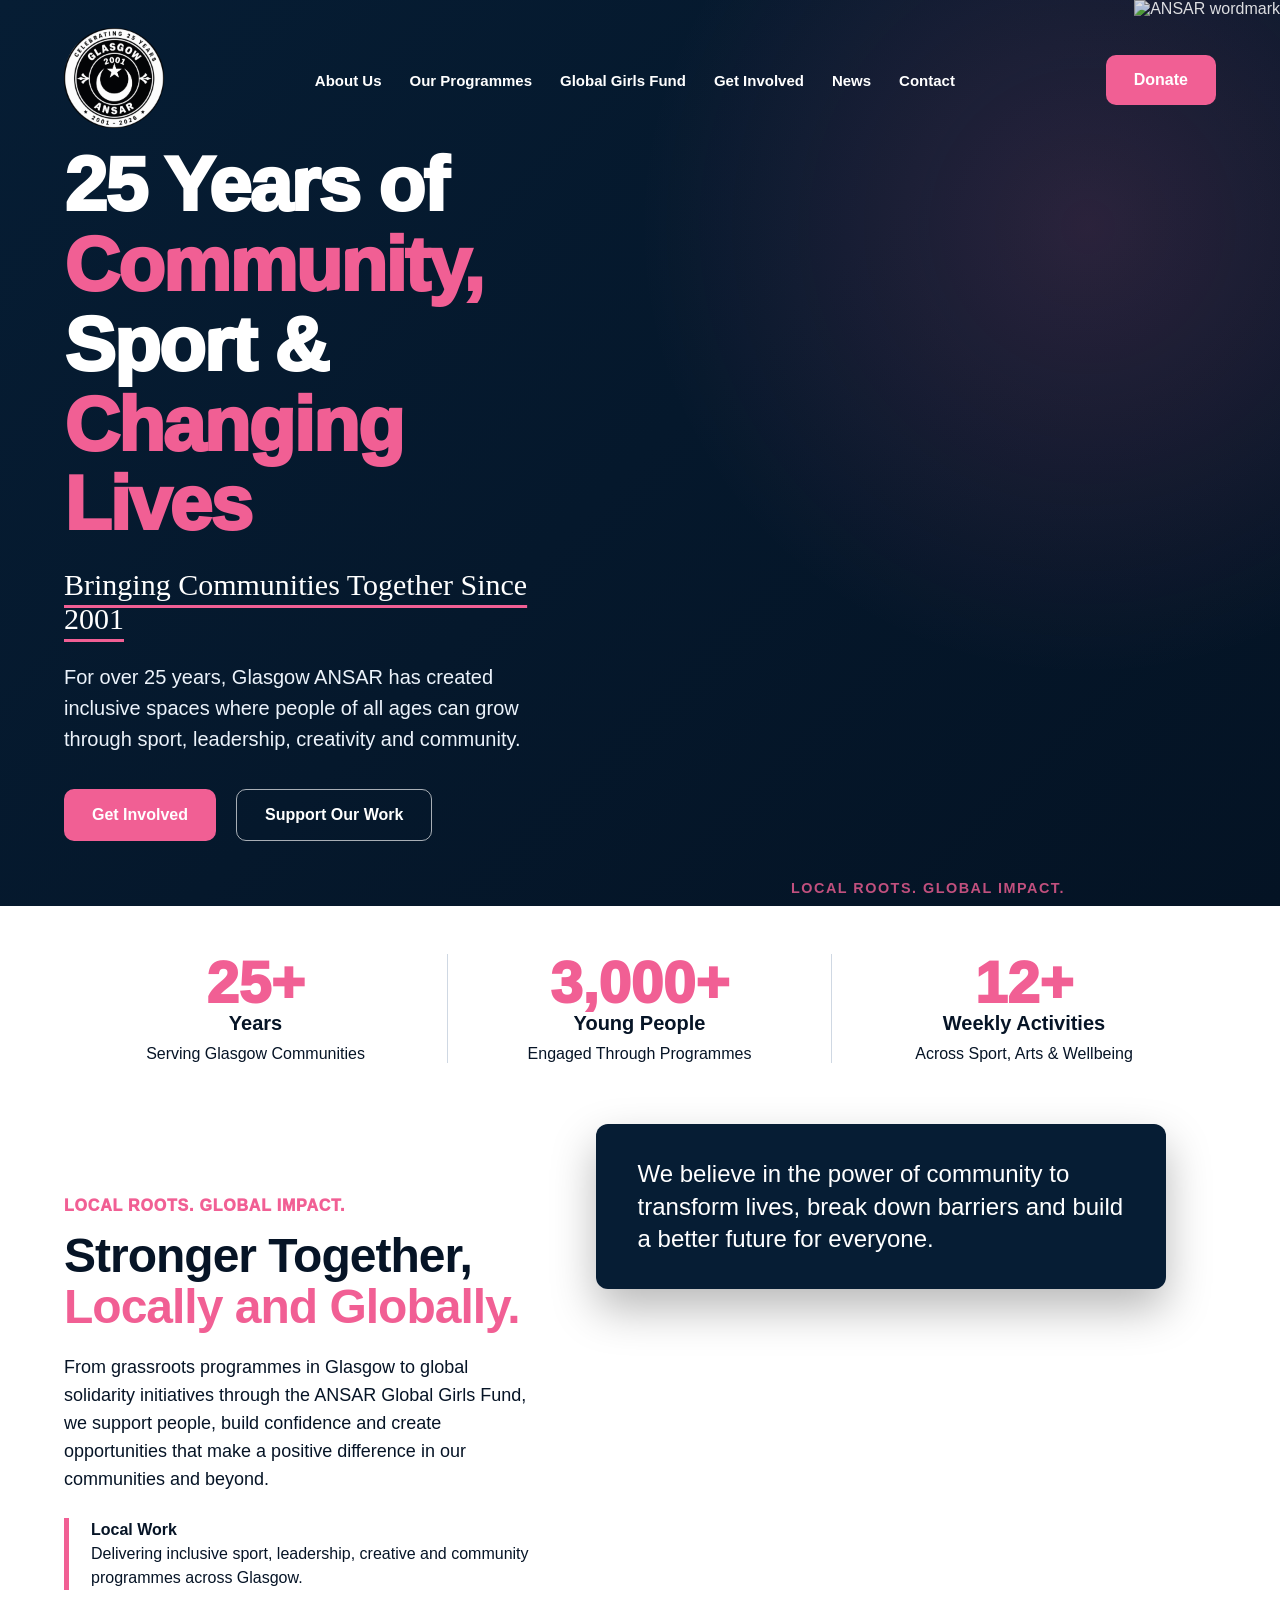
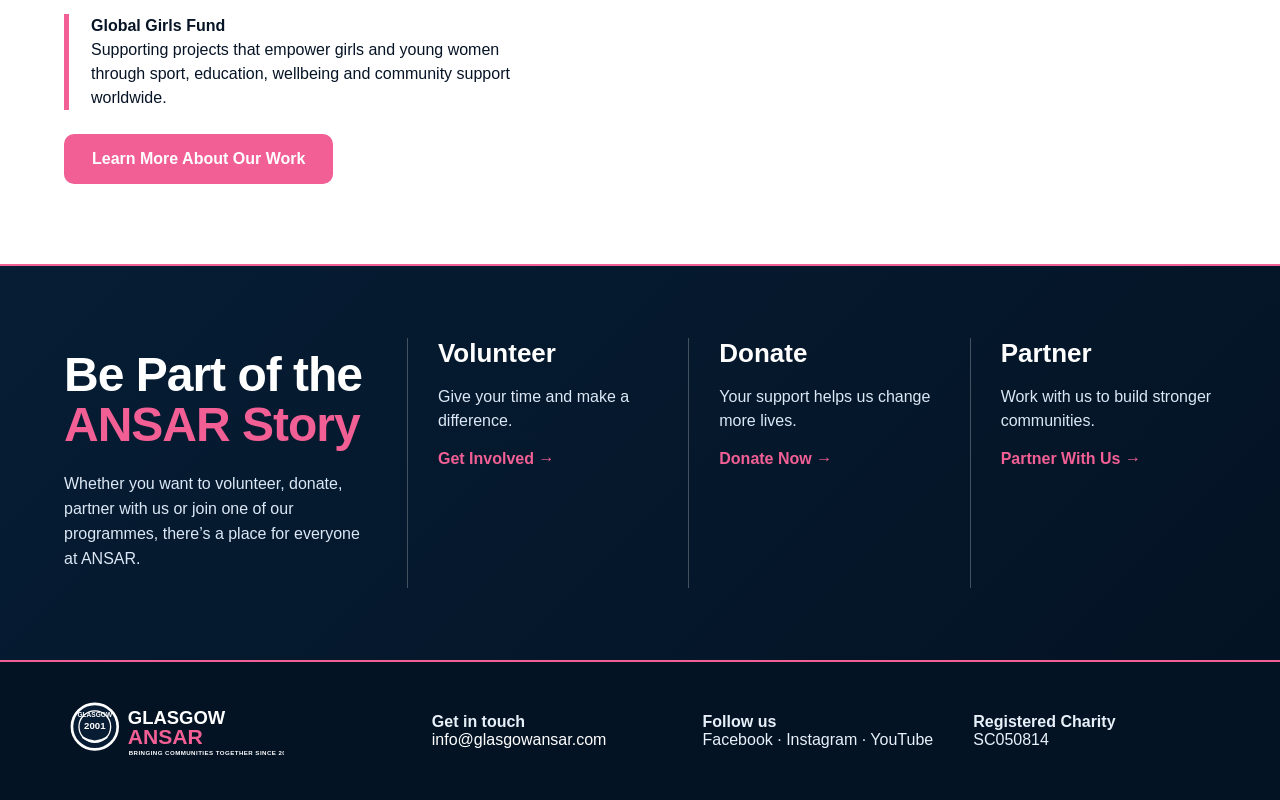
==== index.html @ 94c39383 "Add files via upload" ====
<!doctype html>
<html lang="en">
<head>
  <meta charset="utf-8" />
  <meta name="viewport" content="width=device-width, initial-scale=1" />
  <title>Glasgow ANSAR</title>
  <meta name="description" content="Glasgow ANSAR – bringing communities together since 2001 through sport, leadership, creativity and community." />
  <link rel="stylesheet" href="styles.css" />
</head>
<body>
  <header class="site-header">
    <a class="logo" href="#"><img src="assets/ansar_logo-modified.png" alt="Glasgow ANSAR logo" style="width: 100px; height: 100px; object-fit: contain;"></a>
    <nav class="nav" aria-label="Main navigation">
      <a href="#about">About Us</a>
      <a href="#programmes">Our Programmes</a>
      <a href="#global">Global Girls Fund</a>
      <a href="#involved">Get Involved</a>
      <a href="#news">News</a>
      <a href="#contact">Contact</a>
    </nav>
    <a class="btn btn-pink" href="https://www.launchgood.com/v4/campaign/support_glasgow_ansar__building_stronger_communities_through_sport__arts?src=internal_search_discover_glasgow%20ansar">Donate</a>
  </header>

  <main>
    <section class="hero">
      <div class="hero-copy">
        <h1>25 Years of <span>Community,</span> Sport &amp; <span>Changing Lives</span></h1>
        <p class="script">Bringing Communities Together Since 2001</p>
        <p>For over 25 years, Glasgow ANSAR has created inclusive spaces where people of all ages can grow through sport, leadership, creativity and community.</p>
        <div class="actions">
          <a class="btn btn-pink" href="#involved">Get Involved</a>
          <a class="btn btn-outline" href="https://www.launchgood.com/v4/campaign/support_glasgow_ansar__building_stronger_communities_through_sport__arts?src=internal_search_discover_glasgow%20ansar">Support Our Work</a>
        </div>
      </div>

      <!--div class="wordmark" aria-label="ANSAR">
        <span class="letter l1">A</span><span class="letter l2">N</span><span class="letter l3">S</span><span class="letter l4">A</span><span class="letter l5">R</span>
        <div class="mini-line">Local Roots. Global Impact.</div>
      </div-->

      <div class="wordmark">
        <img src="assets\photo1.jpg" alt="ANSAR wordmark" class="wordmark-img">
        <div class="mini-line">Local Roots. Global Impact.</div>
      </div>

    </section>

    <section class="stats" aria-label="Impact statistics">
      <div><strong>25+</strong><span>Years</span><p>Serving Glasgow Communities</p></div>
      <div><strong>3,000+</strong><span>Young People</span><p>Engaged Through Programmes</p></div>
      <div><strong>12+</strong><span>Weekly Activities</span><p>Across Sport, Arts &amp; Wellbeing</p></div>
    </section>

    <section id="global" class="split-section">
      <div class="split-copy">
        <p class="eyebrow">Local Roots. Global Impact.</p>
        <h2>Stronger Together, <span>Locally and Globally.</span></h2>
        <p>From grassroots programmes in Glasgow to global solidarity initiatives through the ANSAR Global Girls Fund, we support people, build confidence and create opportunities that make a positive difference in our communities and beyond.</p>

        <div class="point"><strong>Local Work</strong><br />Delivering inclusive sport, leadership, creative and community programmes across Glasgow.</div>
        <div class="point"><strong>Global Girls Fund</strong><br />Supporting projects that empower girls and young women through sport, education, wellbeing and community support worldwide.</div>

        <a class="btn btn-pink" href="#about">Learn More About Our Work</a>
      </div>
      <div class="split-media">
        <!--img src="assets/photo-community.svg" alt="ANSAR community group" /-->
        <img src="assets/photo1.jpg" alt="ANSAR community group" />
        <blockquote>We believe in the power of community to transform lives, break down barriers and build a better future for everyone.</blockquote>
      </div>
    </section>

    <section id="involved" class="involved">
      <div>
        <h2>Be Part of the <span>ANSAR Story</span></h2>
        <p>Whether you want to volunteer, donate, partner with us or join one of our programmes, there’s a place for everyone at ANSAR.</p>
      </div>
      <article><h3>Volunteer</h3><p>Give your time and make a difference.</p><a href="#contact">Get Involved →</a></article>
      <article><h3>Donate</h3><p>Your support helps us change more lives.</p><a href="#donate">Donate Now →</a></article>
      <article><h3>Partner</h3><p>Work with us to build stronger communities.</p><a href="#contact">Partner With Us →</a></article>
    </section>
  </main>

  <footer id="contact" class="footer">
    <img src="assets/logo.svg" alt="Glasgow ANSAR logo" />
    <div><strong>Get in touch</strong><br /><a href="mailto:info@glasgowansar.com">info@glasgowansar.com</a></div>
    <div><strong>Follow us</strong><br />Facebook · Instagram · YouTube</div>
    <div><strong>Registered Charity</strong><br />SC050814</div>
  </footer>
</body>
</html>
---- styles.css ----
:root{
  --navy:#061d34;
  --navy2:#082742;
  --pink:#f15f94;
  --white:#ffffff;
  --ink:#061426;
  --muted:#d7e0ea;
}
*{box-sizing:border-box}
body{margin:0;font-family:Inter,Arial,sans-serif;background:var(--navy);color:var(--white)}
a{color:inherit;text-decoration:none}
.site-header{display:flex;align-items:center;justify-content:space-between;gap:24px;padding:28px 5vw;position:absolute;top:0;left:0;right:0;z-index:10;}
.logo img{width:220px;max-width:42vw}
.nav{display:flex;gap:28px;font-weight:700;font-size:15px}
.btn{display:inline-flex;align-items:center;justify-content:center;border-radius:10px;padding:16px 28px;font-weight:800;transition:.2s}
.btn-pink{background:var(--pink);color:#fff}
.btn-outline{border:1px solid rgba(255,255,255,.65);color:#fff}
.hero{min-height:770px;display:grid;grid-template-columns:1fr 1.35fr;align-items:center;gap:35px;padding:145px 5vw 65px;background:radial-gradient(circle at 85% 25%,rgba(241,95,148,.16),transparent 35%),linear-gradient(135deg,#061d34,#041324);position: relative;z-index: 2;}
.hero-copy{max-width:620px}
.hero h1{font-size:clamp(48px,6vw,86px);line-height:1.04;margin:0 0 24px;font-weight:950;letter-spacing:-2px}
.hero h1 span{color:var(--pink)}.script{font-family:"Brush Script MT",cursive;font-size:30px;margin:0 0 26px;color:#fff;text-decoration:underline;text-decoration-color:var(--pink);text-underline-offset:10px}.hero-copy p:not(.script){font-size:20px;line-height:1.55;color:#ecf3fb}

.actions{display:flex;gap:20px;margin-top:34px}.wordmark{position:relative;display:flex;align-items:flex-end;justify-content:center;gap:8px;min-height:470px}
.letter{font-size:clamp(155px,16vw,260px);line-height:.8;font-weight:1000;color:transparent;-webkit-text-stroke:5px #fff;background-size:cover;background-position:center;-webkit-background-clip:text;background-clip:text;filter:drop-shadow(0 10px 25px rgba(0,0,0,.35))}
.l1{background-image:url('assets/photo-netball.svg')}
.l2{background-image:url('assets/photo-football.svg')}
.l3{background-image:url('assets/photo-cycling.svg')}
.l4{background-image:url('assets/photo-community.svg')}
.l5{background-image:url('assets/photo-global.svg')}
.mini-line{position:absolute;bottom:10px;left:10%;right:10%;text-align:center;text-transform:uppercase;color:var(--pink);font-weight:900;letter-spacing:1.5px}
.stats{background:#fff;color:var(--ink);display:grid;grid-template-columns:repeat(3,1fr);gap:0;padding:48px 5vw;text-align:center}
.stats>div{border-right:1px solid #cfd8e3}.stats>div:last-child{border-right:0}.stats strong{display:block;color:var(--pink);font-size:58px;line-height:1;font-weight:950}.stats span{font-size:20px;font-weight:900}.stats p{margin:10px 0 0;font-size:16px}.split-section{display:grid;grid-template-columns:.95fr 1.25fr;gap:60px;background:#fff;color:var(--ink);padding:70px 5vw 80px}.eyebrow{text-transform:uppercase;color:var(--pink);font-weight:950;letter-spacing:.8px}.split-copy h2,.involved h2{font-size:48px;line-height:1.05;margin:12px 0 22px;letter-spacing:-1px}.split-copy h2 span,.involved h2 span{color:var(--pink);display:block}.split-copy>p:not(.eyebrow){font-size:18px;line-height:1.55}.point{margin:24px 0;padding-left:22px;border-left:5px solid var(--pink);line-height:1.5}.split-media{position:relative}.split-media img{width:100%;border-radius:4px;display:block}.split-media blockquote{position:relative;margin:-75px 8% 0 auto;max-width:620px;background:var(--navy);color:#fff;padding:34px 42px;border-radius:12px;font-size:24px;line-height:1.35;box-shadow:0 20px 45px rgba(0,0,0,.28)}.involved{display:grid;grid-template-columns:1.25fr repeat(3,1fr);gap:35px;background:linear-gradient(135deg,#061d34,#041324);padding:72px 5vw;border-top:2px solid var(--pink);border-bottom:2px solid var(--pink)}.involved p{color:#dce8f6;line-height:1.55}.involved article{padding-left:30px;border-left:1px solid rgba(255,255,255,.25)}.involved h3{font-size:26px;margin:0 0 12px}.involved a{color:var(--pink);font-weight:900}.footer{display:grid;grid-template-columns:1.4fr 1fr 1fr 1fr;gap:28px;align-items:center;background:#041324;padding:34px 5vw;color:#e8f1fa}.footer img{width:220px}.footer a{color:#fff}
@media (max-width:900px){.site-header{position:static;background:#061d34;flex-wrap:wrap}.nav{display:none}.hero{grid-template-columns:1fr;padding-top:55px}.wordmark{min-height:260px}.letter{font-size:22vw;-webkit-text-stroke:2px #fff}.stats,.split-section,.involved,.footer{grid-template-columns:1fr}.stats>div{border-right:0;border-bottom:1px solid #d7dfe7;padding:25px 0}.split-media blockquote{margin:20px 0 0}.actions{flex-direction:column;align-items:flex-start}}

/*.wordmark {
  position: absolute;
  bottom: 30px;
  right: 40px;
  text-align: right;
  color: #ffffffcc; 
}

.wordmark-img {
  width: 1800px;
  opacity: 0.9;
}*/

.mini-line {
  font-size: 0.9rem;
  margin-top: 6px;
  opacity: 0.8;
}

/*.wordmark {
  position: absolute;
  top: 0;
  right: 0;
  bottom: 0;
  z-index: 1;
  display: flex;
  align-items: center;
  justify-content: flex-end;
  pointer-events: none; 
}

.wordmark-img {
  height: 100%;
  width: auto;

  object-fit: cover;
  object-position: right center;

  opacity: 0.9;
}*/

.wordmark {
  position: absolute;
  top: 0;
  right: 0;
  bottom: 0;

  width: 55%; /* controls how much of the right side the image occupies */
  z-index: 1; /* behind hero text, above background */

  display: flex;
  align-items: center;
  justify-content: flex-end;

  pointer-events: none; /* prevents blocking clicks */
}

.wordmark-img {
  height: 100%;
  width: auto;

  object-fit: cover;
  object-position: right center;

  opacity: 0.85;
}
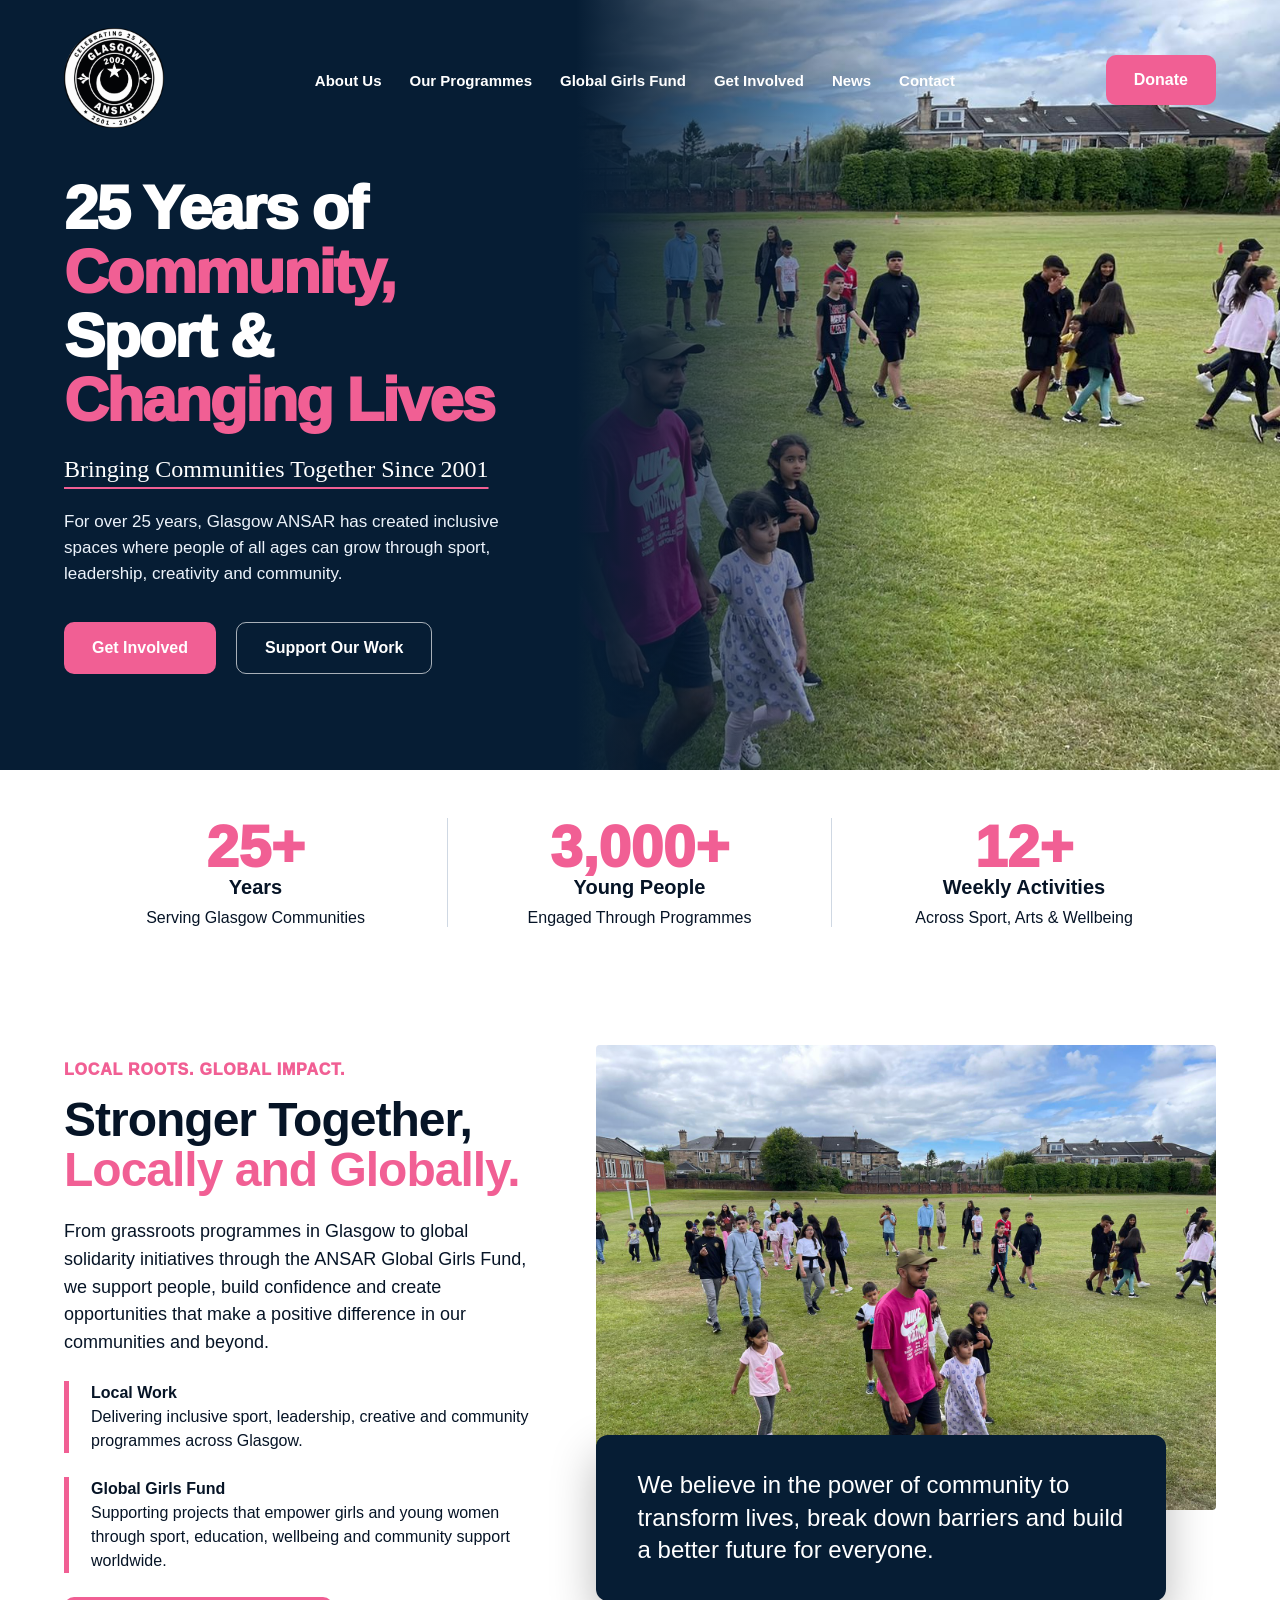
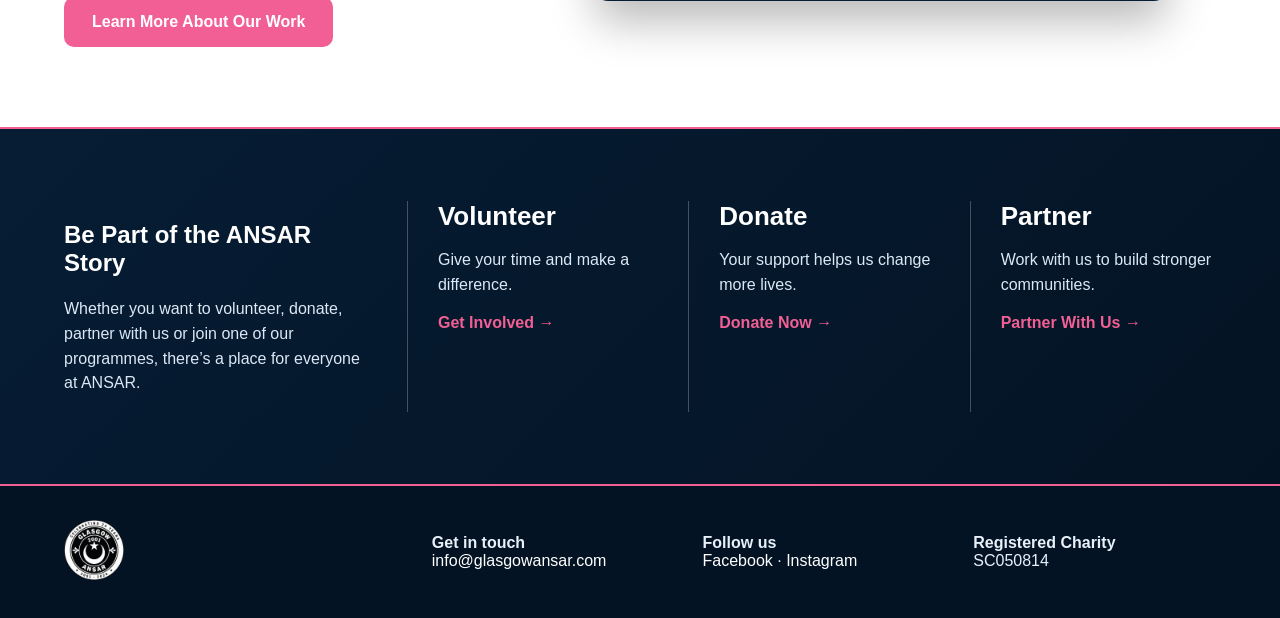
==== commit 2543747b: "Rename index2.html to index.html Making this file the main index page" ====
--- a/index.html
+++ b/index.html
@@ -1,90 +1,140 @@
-<!doctype html>
-<html lang="en">
-<head>
-  <meta charset="utf-8" />
-  <meta name="viewport" content="width=device-width, initial-scale=1" />
-  <title>Glasgow ANSAR</title>
-  <meta name="description" content="Glasgow ANSAR – bringing communities together since 2001 through sport, leadership, creativity and community." />
-  <link rel="stylesheet" href="styles.css" />
-</head>
-<body>
-  <header class="site-header">
-    <a class="logo" href="#"><img src="assets/ansar_logo-modified.png" alt="Glasgow ANSAR logo" style="width: 100px; height: 100px; object-fit: contain;"></a>
-    <nav class="nav" aria-label="Main navigation">
-      <a href="#about">About Us</a>
-      <a href="#programmes">Our Programmes</a>
-      <a href="#global">Global Girls Fund</a>
-      <a href="#involved">Get Involved</a>
-      <a href="#news">News</a>
-      <a href="#contact">Contact</a>
-    </nav>
-    <a class="btn btn-pink" href="https://www.launchgood.com/v4/campaign/support_glasgow_ansar__building_stronger_communities_through_sport__arts?src=internal_search_discover_glasgow%20ansar">Donate</a>
-  </header>
-
-  <main>
-    <section class="hero">
-      <div class="hero-copy">
-        <h1>25 Years of <span>Community,</span> Sport &amp; <span>Changing Lives</span></h1>
-        <p class="script">Bringing Communities Together Since 2001</p>
-        <p>For over 25 years, Glasgow ANSAR has created inclusive spaces where people of all ages can grow through sport, leadership, creativity and community.</p>
-        <div class="actions">
-          <a class="btn btn-pink" href="#involved">Get Involved</a>
-          <a class="btn btn-outline" href="https://www.launchgood.com/v4/campaign/support_glasgow_ansar__building_stronger_communities_through_sport__arts?src=internal_search_discover_glasgow%20ansar">Support Our Work</a>
-        </div>
-      </div>
-
-      <!--div class="wordmark" aria-label="ANSAR">
-        <span class="letter l1">A</span><span class="letter l2">N</span><span class="letter l3">S</span><span class="letter l4">A</span><span class="letter l5">R</span>
-        <div class="mini-line">Local Roots. Global Impact.</div>
-      </div-->
-
-      <div class="wordmark">
-        <img src="assets\photo1.jpg" alt="ANSAR wordmark" class="wordmark-img">
-        <div class="mini-line">Local Roots. Global Impact.</div>
-      </div>
-
-    </section>
-
-    <section class="stats" aria-label="Impact statistics">
-      <div><strong>25+</strong><span>Years</span><p>Serving Glasgow Communities</p></div>
-      <div><strong>3,000+</strong><span>Young People</span><p>Engaged Through Programmes</p></div>
-      <div><strong>12+</strong><span>Weekly Activities</span><p>Across Sport, Arts &amp; Wellbeing</p></div>
-    </section>
-
-    <section id="global" class="split-section">
-      <div class="split-copy">
-        <p class="eyebrow">Local Roots. Global Impact.</p>
-        <h2>Stronger Together, <span>Locally and Globally.</span></h2>
-        <p>From grassroots programmes in Glasgow to global solidarity initiatives through the ANSAR Global Girls Fund, we support people, build confidence and create opportunities that make a positive difference in our communities and beyond.</p>
-
-        <div class="point"><strong>Local Work</strong><br />Delivering inclusive sport, leadership, creative and community programmes across Glasgow.</div>
-        <div class="point"><strong>Global Girls Fund</strong><br />Supporting projects that empower girls and young women through sport, education, wellbeing and community support worldwide.</div>
-
-        <a class="btn btn-pink" href="#about">Learn More About Our Work</a>
-      </div>
-      <div class="split-media">
-        <!--img src="assets/photo-community.svg" alt="ANSAR community group" /-->
-        <img src="assets/photo1.jpg" alt="ANSAR community group" />
-        <blockquote>We believe in the power of community to transform lives, break down barriers and build a better future for everyone.</blockquote>
-      </div>
-    </section>
-
-    <section id="involved" class="involved">
-      <div>
-        <h2>Be Part of the <span>ANSAR Story</span></h2>
-        <p>Whether you want to volunteer, donate, partner with us or join one of our programmes, there’s a place for everyone at ANSAR.</p>
-      </div>
-      <article><h3>Volunteer</h3><p>Give your time and make a difference.</p><a href="#contact">Get Involved →</a></article>
-      <article><h3>Donate</h3><p>Your support helps us change more lives.</p><a href="#donate">Donate Now →</a></article>
-      <article><h3>Partner</h3><p>Work with us to build stronger communities.</p><a href="#contact">Partner With Us →</a></article>
-    </section>
-  </main>
-
-  <footer id="contact" class="footer">
-    <img src="assets/logo.svg" alt="Glasgow ANSAR logo" />
-    <div><strong>Get in touch</strong><br /><a href="mailto:info@glasgowansar.com">info@glasgowansar.com</a></div>
-    <div><strong>Follow us</strong><br />Facebook · Instagram · YouTube</div>
-    <div><strong>Registered Charity</strong><br />SC050814</div>
-  </footer>
-</body>
-</html>
+<!doctype html>
+<html lang="en">
+<head>
+  <meta charset="utf-8" />
+  <meta name="viewport" content="width=device-width, initial-scale=1" />
+  <title>Glasgow ANSAR</title>
+  <meta name="description" content="Glasgow ANSAR – bringing communities together since 2001 through sport, leadership, creativity and community." />
+  <link rel="stylesheet" href="styles2.css" />
+</head>
+
+<body>
+
+  <header class="site-header">
+    <a class="logo" href="#">
+      <img src="assets/ansar_logo-modified.png" alt="Glasgow ANSAR logo" style="width: 100px; height: 100px; object-fit: contain;">
+    </a>
+
+    <nav class="nav" aria-label="Main navigation">
+      <a href="about.html">About Us</a>
+      <a href="programmes.html">Our Programmes</a>
+      <a href="global.html">Global Girls Fund</a>
+      <a href="involved.html">Get Involved</a>
+      <a href="#news">News</a>
+      <a href="contact_us.html">Contact</a>
+    </nav>
+
+    <a class="btn btn-pink" href="https://www.launchgood.com/v4/campaign/support_glasgow_ansar__building_stronger_communities_through_sport__arts?src=internal_search_discover_glasgow%20ansar">Donate</a>
+  </header>
+
+
+  <main>
+
+    <!-- HERO -->
+    <section class="hero">
+      <div class="hero-copy">
+        <h1>25 Years of <span>Community,</span> Sport &amp; <span>Changing Lives</span></h1>
+
+        <p class="script">Bringing Communities Together Since 2001</p>
+
+        <p>
+          For over 25 years, Glasgow ANSAR has created inclusive spaces where people of all ages
+          can grow through sport, leadership, creativity and community.
+        </p>
+
+        <div class="actions">
+          <a class="btn btn-pink" href="involved.html">Get Involved</a>
+          <a class="btn btn-outline"
+             href="https://www.launchgood.com/v4/campaign/support_glasgow_ansar__building_stronger_communities_through_sport__arts?src=internal_search_discover_glasgow%20ansar">
+            Support Our Work
+          </a>
+        </div>
+      </div>
+    </section>
+
+
+    <!-- STATS -->
+    <section class="stats" aria-label="Impact statistics">
+      <div><strong>25+</strong><span>Years</span><p>Serving Glasgow Communities</p></div>
+      <div><strong>3,000+</strong><span>Young People</span><p>Engaged Through Programmes</p></div>
+      <div><strong>12+</strong><span>Weekly Activities</span><p>Across Sport, Arts &amp; Wellbeing</p></div>
+    </section>
+
+
+    <!-- SPLIT SECTION -->
+    <section id="global" class="split-section">
+      <div class="split-copy">
+        <p class="eyebrow">Local Roots. Global Impact.</p>
+        <h2>Stronger Together, <span>Locally and Globally.</span></h2>
+
+        <p>
+          From grassroots programmes in Glasgow to global solidarity initiatives through the ANSAR Global Girls Fund,
+          we support people, build confidence and create opportunities that make a positive difference in our communities and beyond.
+        </p>
+
+        <div class="point"><strong>Local Work</strong><br />Delivering inclusive sport, leadership, creative and community programmes across Glasgow.</div>
+        <div class="point"><strong>Global Girls Fund</strong><br />Supporting projects that empower girls and young women through sport, education, wellbeing and community support worldwide.</div>
+
+        <a class="btn btn-pink" href="about.html">Learn More About Our Work</a>
+      </div>
+
+      <div class="split-media">
+        <img src="assets/home1.jpg" alt="ANSAR community group" />
+        <blockquote>
+          We believe in the power of community to transform lives, break down barriers and build a better future for everyone.
+        </blockquote>
+      </div>
+    </section>
+
+
+    <!-- GET INVOLVED -->
+    <section id="involved" class="involved">
+      <div>
+        <h2>Be Part of the <span>ANSAR Story</span></h2>
+        <p>Whether you want to volunteer, donate, partner with us or join one of our programmes, there’s a place for everyone at ANSAR.</p>
+      </div>
+
+      <article>
+        <h3>Volunteer</h3>
+        <p>Give your time and make a difference.</p>
+        <a href="contact_us.html">Get Involved →</a>
+      </article>
+
+      <article>
+        <h3>Donate</h3>
+        <p>Your support helps us change more lives.</p>
+        <a href="https://www.launchgood.com/v4/campaign/support_glasgow_ansar__building_stronger_communities_through_sport__arts?src=internal_search_discover_glasgow%20ansar">Donate Now →</a>
+      </article>
+
+      <article>
+        <h3>Partner</h3>
+        <p>Work with us to build stronger communities.</p>
+        <a href="contact_us.html">Partner With Us →</a>
+      </article>
+    </section>
+
+  </main>
+
+
+  <!-- FOOTER -->
+  <footer id="contact" class="footer">
+    <a href="index2.html"><img src="assets/ansar_logo-modified.png" alt="Glasgow ANSAR logo" style="width: 60px; height: 60px; object-fit: contain;"></a>
+
+    <div>
+      <strong>Get in touch</strong><br />
+      <a href="mailto:info@glasgowansar.com">info@glasgowansar.com</a>
+    </div>
+
+    <div>
+      <strong>Follow us</strong><br />
+      <a href="https://www.facebook.com/ANSARGlasgow">Facebook</a> · <a href = "https://www.instagram.com/ansarglasgow">Instagram</a> 
+    </div>
+
+    <div>
+      <strong>Registered Charity</strong><br />
+      SC050814
+    </div>
+  </footer>
+
+</body>
+</html>
--- a/styles2.css
+++ b/styles2.css
@@ -0,0 +1,295 @@
+:root{
+  --navy:#061d34;
+  --navy2:#082742;
+  --pink:#f15f94;
+  --white:#ffffff;
+  --ink:#061426;
+  --muted:#d7e0ea;
+}
+
+*{box-sizing:border-box}
+body{margin:0;font-family:Inter,Arial,sans-serif;background:var(--navy);color:var(--white)}
+a{color:inherit;text-decoration:none}
+
+.site-header{
+  display:flex;
+  align-items:center;
+  justify-content:space-between;
+  gap:24px;
+  padding:28px 5vw;
+  position:absolute;
+  top:0;
+  left:0;
+  right:0;
+  z-index:10;
+}
+
+.logo img{width:220px;max-width:42vw}
+.nav{display:flex;gap:28px;font-weight:700;font-size:15px}
+
+.btn{
+  display:inline-flex;
+  align-items:center;
+  justify-content:center;
+  border-radius:10px;
+  padding:16px 28px;
+  font-weight:800;
+  transition:.2s;
+}
+.btn-pink{background:var(--pink);color:#fff}
+.btn-outline{border:1px solid rgba(255,255,255,.65);color:#fff}
+
+
+/* ---------------------------------------------------
+   HERO — UPDATED TEXT SIZING + BACKGROUND FIX
+--------------------------------------------------- */
+
+.hero{
+  position:relative;
+  min-height:770px;
+  display:grid;
+  grid-template-columns:1fr 1.35fr;
+  align-items:center;
+  gap:35px;
+  padding:145px 5vw 65px;
+
+  /* LEFT stays navy, RIGHT shows image */
+  background:
+    linear-gradient(90deg, #061d34 0%, #061d34 45%, transparent 75%),
+    url('assets/home_hero.jpg') center right/cover no-repeat;
+}
+
+.hero-copy{max-width:620px}
+
+/* RESTORED ORIGINAL SMALLER HERO TEXT */
+.hero h1{
+  font-size:clamp(38px, 4.8vw, 68px);
+  line-height:1.04;
+  margin:0 0 24px;
+  font-weight:950;
+  letter-spacing:-2px;
+}
+.hero h1 span{color:var(--pink)}
+
+.script{
+  font-family:"Brush Script MT",cursive;
+  font-size:24px; /* smaller original size */
+  margin:0 0 26px;
+  color:#fff;
+  text-decoration:underline;
+  text-decoration-color:var(--pink);
+  text-underline-offset:10px;
+}
+
+.hero-copy p:not(.script){
+  font-size:17px; /* restored original smaller size */
+  line-height:1.55;
+  color:#ecf3fb;
+}
+
+.actions{
+  display:flex;
+  gap:20px;
+  margin-top:34px;
+}
+
+
+/* ---------------------------------------------------
+   STATS
+--------------------------------------------------- */
+
+.stats{
+  background:#fff;
+  color:var(--ink);
+  display:grid;
+  grid-template-columns:repeat(3,1fr);
+  gap:0;
+  padding:48px 5vw;
+  text-align:center;
+}
+
+.stats>div{border-right:1px solid #cfd8e3}
+.stats>div:last-child{border-right:0}
+
+.stats strong{
+  display:block;
+  color:var(--pink);
+  font-size:58px;
+  line-height:1;
+  font-weight:950;
+}
+
+.stats span{
+  font-size:20px;
+  font-weight:900;
+}
+
+.stats p{
+  margin:10px 0 0;
+  font-size:16px;
+}
+
+
+/* ---------------------------------------------------
+   SPLIT SECTION
+--------------------------------------------------- */
+
+.split-section{
+  display:grid;
+  grid-template-columns:.95fr 1.25fr;
+  gap:60px;
+  background:#fff;
+  color:var(--ink);
+  padding:70px 5vw 80px;
+}
+
+.eyebrow{
+  text-transform:uppercase;
+  color:var(--pink);
+  font-weight:950;
+  letter-spacing:.8px;
+}
+
+.split-copy h2{
+  font-size:48px;
+  line-height:1.05;
+  margin:12px 0 22px;
+  letter-spacing:-1px;
+}
+
+.split-copy h2 span{
+  color:var(--pink);
+  display:block;
+}
+
+.split-copy>p:not(.eyebrow){
+  font-size:18px;
+  line-height:1.55;
+}
+
+.point{
+  margin:24px 0;
+  padding-left:22px;
+  border-left:5px solid var(--pink);
+  line-height:1.5;
+}
+
+.split-media{position:relative}
+.split-media img{
+  width:100%;
+  border-radius:4px;
+  display:block;
+}
+
+.split-media blockquote{
+  position:relative;
+  margin:-75px 8% 0 auto;
+  max-width:620px;
+  background:var(--navy);
+  color:#fff;
+  padding:34px 42px;
+  border-radius:12px;
+  font-size:24px;
+  line-height:1.35;
+  box-shadow:0 20px 45px rgba(0,0,0,.28);
+}
+
+
+/* ---------------------------------------------------
+   INVOLVED
+--------------------------------------------------- */
+
+.involved{
+  display:grid;
+  grid-template-columns:1.25fr repeat(3,1fr);
+  gap:35px;
+  background:linear-gradient(135deg,#061d34,#041324);
+  padding:72px 5vw;
+  border-top:2px solid var(--pink);
+  border-bottom:2px solid var(--pink);
+}
+
+.involved p{
+  color:#dce8f6;
+  line-height:1.55;
+}
+
+.involved article{
+  padding-left:30px;
+  border-left:1px solid rgba(255,255,255,.25);
+}
+
+.involved h3{
+  font-size:26px;
+  margin:0 0 12px;
+}
+
+.involved a{
+  color:var(--pink);
+  font-weight:900;
+}
+
+
+/* ---------------------------------------------------
+   FOOTER
+--------------------------------------------------- */
+
+.footer{
+  display:grid;
+  grid-template-columns:1.4fr 1fr 1fr 1fr;
+  gap:28px;
+  align-items:center;
+  background:#041324;
+  padding:34px 5vw;
+  color:#e8f1fa;
+}
+
+.footer img{width:220px}
+.footer a{color:#fff}
+
+
+/* ---------------------------------------------------
+   RESPONSIVE
+--------------------------------------------------- */
+
+@media (max-width:900px){
+
+  .site-header{
+    position:static;
+    background:#061d34;
+    flex-wrap:wrap;
+  }
+
+  .nav{display:none}
+
+  .hero{
+    grid-template-columns:1fr;
+    padding-top:55px;
+
+    background:
+      linear-gradient(180deg, #061d34 0%, transparent 60%),
+      url('assets/photo1.jpg') center/cover no-repeat;
+  }
+
+  .stats,
+  .split-section,
+  .involved,
+  .footer{
+    grid-template-columns:1fr;
+  }
+
+  .stats>div{
+    border-right:0;
+    border-bottom:1px solid #d7dfe7;
+    padding:25px 0;
+  }
+
+  .split-media blockquote{
+    margin:20px 0 0;
+  }
+
+  .actions{
+    flex-direction:column;
+    align-items:flex-start;
+  }
+}
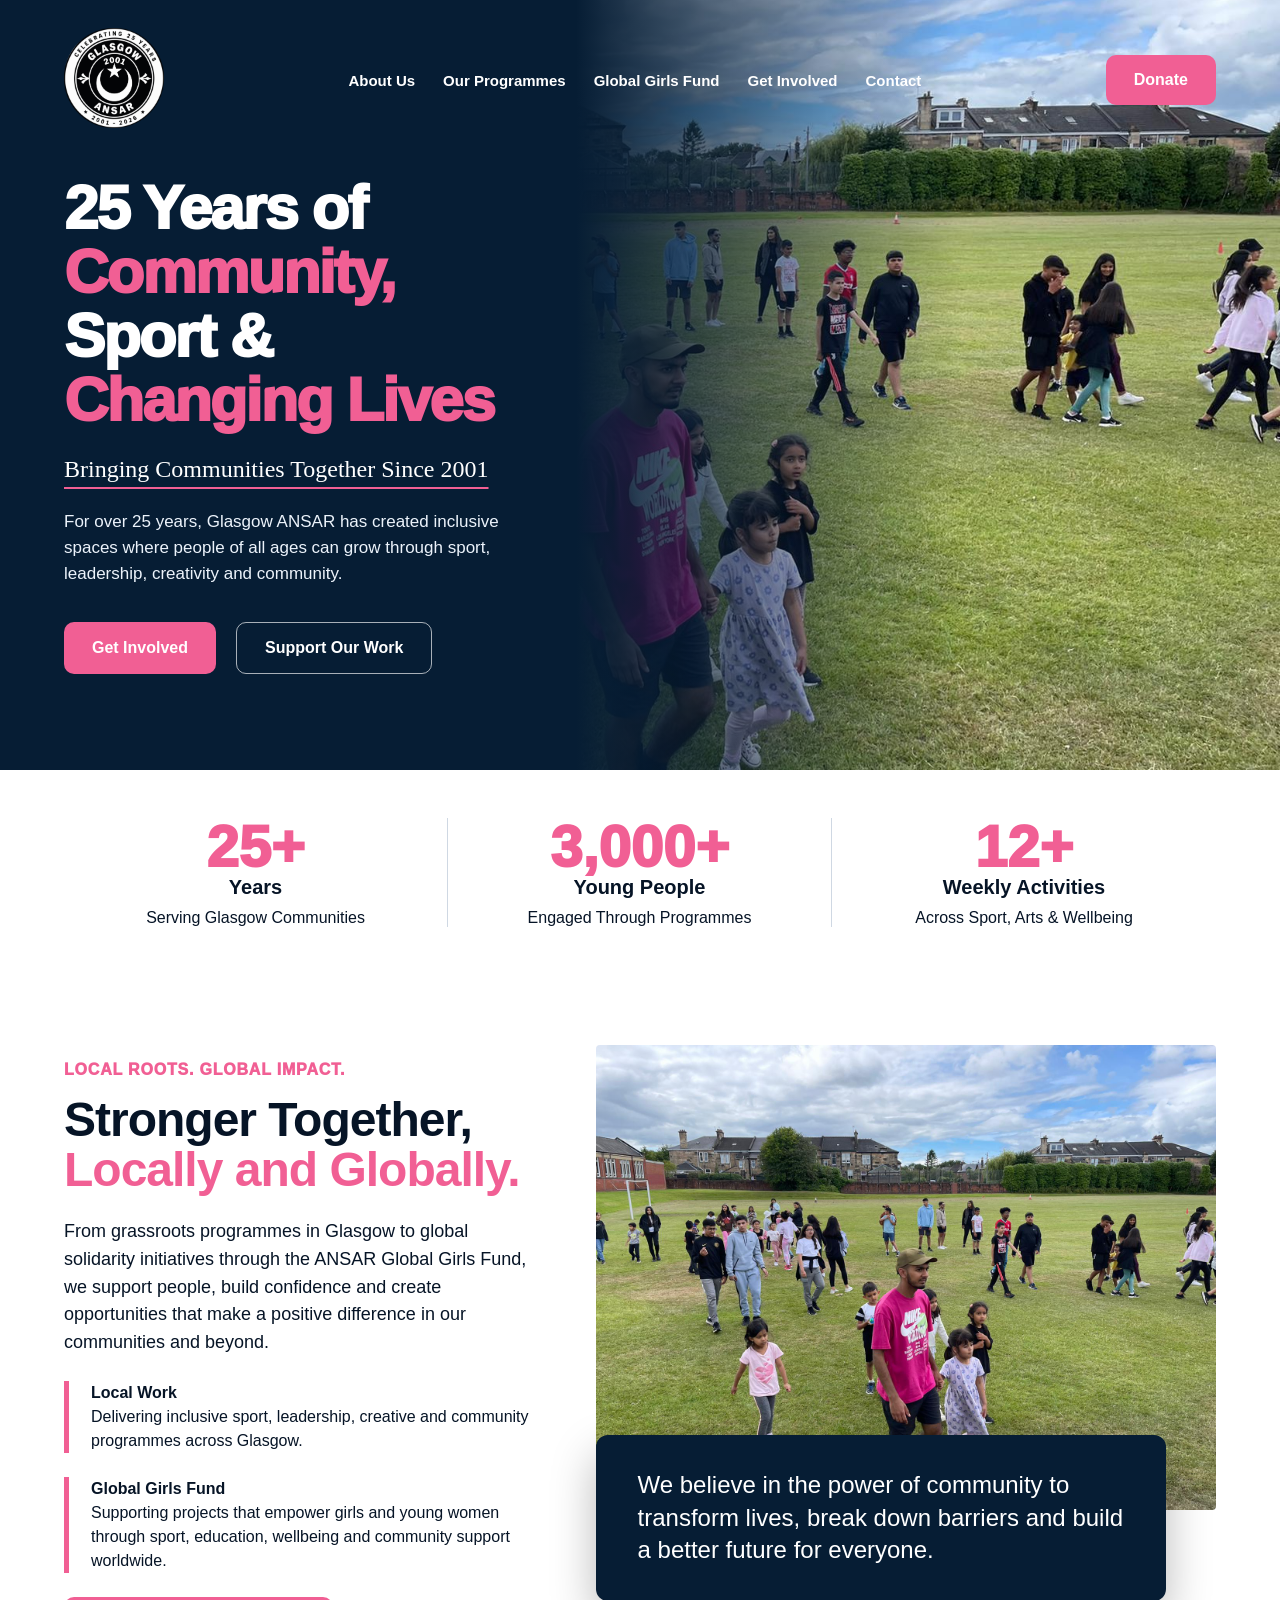
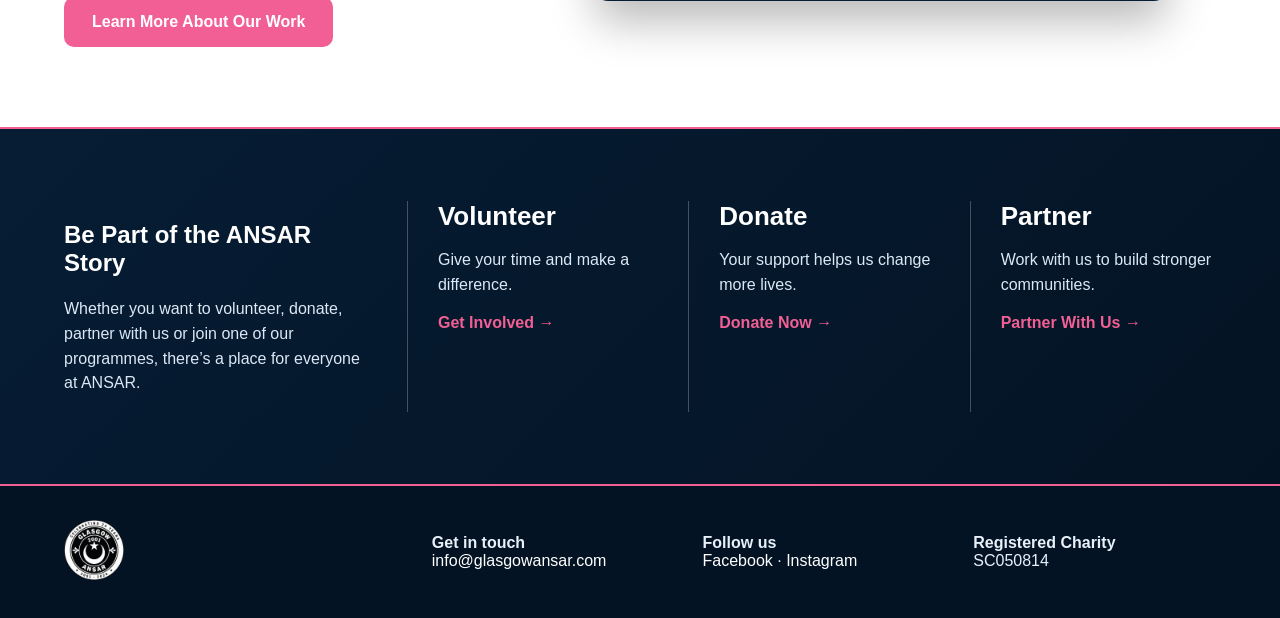
==== commit 69aa8920: "These files were updated on 04/09/2026 following Claude Update These files were updated on 04/09/202" ====
--- a/index.html
+++ b/index.html
@@ -1,140 +1,145 @@
-<!doctype html>
-<html lang="en">
-<head>
-  <meta charset="utf-8" />
-  <meta name="viewport" content="width=device-width, initial-scale=1" />
-  <title>Glasgow ANSAR</title>
-  <meta name="description" content="Glasgow ANSAR – bringing communities together since 2001 through sport, leadership, creativity and community." />
-  <link rel="stylesheet" href="styles2.css" />
-</head>
-
-<body>
-
-  <header class="site-header">
-    <a class="logo" href="#">
-      <img src="assets/ansar_logo-modified.png" alt="Glasgow ANSAR logo" style="width: 100px; height: 100px; object-fit: contain;">
-    </a>
-
-    <nav class="nav" aria-label="Main navigation">
-      <a href="about.html">About Us</a>
-      <a href="programmes.html">Our Programmes</a>
-      <a href="global.html">Global Girls Fund</a>
-      <a href="involved.html">Get Involved</a>
-      <a href="#news">News</a>
-      <a href="contact_us.html">Contact</a>
-    </nav>
-
-    <a class="btn btn-pink" href="https://www.launchgood.com/v4/campaign/support_glasgow_ansar__building_stronger_communities_through_sport__arts?src=internal_search_discover_glasgow%20ansar">Donate</a>
-  </header>
-
-
-  <main>
-
-    <!-- HERO -->
-    <section class="hero">
-      <div class="hero-copy">
-        <h1>25 Years of <span>Community,</span> Sport &amp; <span>Changing Lives</span></h1>
-
-        <p class="script">Bringing Communities Together Since 2001</p>
-
-        <p>
-          For over 25 years, Glasgow ANSAR has created inclusive spaces where people of all ages
-          can grow through sport, leadership, creativity and community.
-        </p>
-
-        <div class="actions">
-          <a class="btn btn-pink" href="involved.html">Get Involved</a>
-          <a class="btn btn-outline"
-             href="https://www.launchgood.com/v4/campaign/support_glasgow_ansar__building_stronger_communities_through_sport__arts?src=internal_search_discover_glasgow%20ansar">
-            Support Our Work
-          </a>
-        </div>
-      </div>
-    </section>
-
-
-    <!-- STATS -->
-    <section class="stats" aria-label="Impact statistics">
-      <div><strong>25+</strong><span>Years</span><p>Serving Glasgow Communities</p></div>
-      <div><strong>3,000+</strong><span>Young People</span><p>Engaged Through Programmes</p></div>
-      <div><strong>12+</strong><span>Weekly Activities</span><p>Across Sport, Arts &amp; Wellbeing</p></div>
-    </section>
-
-
-    <!-- SPLIT SECTION -->
-    <section id="global" class="split-section">
-      <div class="split-copy">
-        <p class="eyebrow">Local Roots. Global Impact.</p>
-        <h2>Stronger Together, <span>Locally and Globally.</span></h2>
-
-        <p>
-          From grassroots programmes in Glasgow to global solidarity initiatives through the ANSAR Global Girls Fund,
-          we support people, build confidence and create opportunities that make a positive difference in our communities and beyond.
-        </p>
-
-        <div class="point"><strong>Local Work</strong><br />Delivering inclusive sport, leadership, creative and community programmes across Glasgow.</div>
-        <div class="point"><strong>Global Girls Fund</strong><br />Supporting projects that empower girls and young women through sport, education, wellbeing and community support worldwide.</div>
-
-        <a class="btn btn-pink" href="about.html">Learn More About Our Work</a>
-      </div>
-
-      <div class="split-media">
-        <img src="assets/home1.jpg" alt="ANSAR community group" />
-        <blockquote>
-          We believe in the power of community to transform lives, break down barriers and build a better future for everyone.
-        </blockquote>
-      </div>
-    </section>
-
-
-    <!-- GET INVOLVED -->
-    <section id="involved" class="involved">
-      <div>
-        <h2>Be Part of the <span>ANSAR Story</span></h2>
-        <p>Whether you want to volunteer, donate, partner with us or join one of our programmes, there’s a place for everyone at ANSAR.</p>
-      </div>
-
-      <article>
-        <h3>Volunteer</h3>
-        <p>Give your time and make a difference.</p>
-        <a href="contact_us.html">Get Involved →</a>
-      </article>
-
-      <article>
-        <h3>Donate</h3>
-        <p>Your support helps us change more lives.</p>
-        <a href="https://www.launchgood.com/v4/campaign/support_glasgow_ansar__building_stronger_communities_through_sport__arts?src=internal_search_discover_glasgow%20ansar">Donate Now →</a>
-      </article>
-
-      <article>
-        <h3>Partner</h3>
-        <p>Work with us to build stronger communities.</p>
-        <a href="contact_us.html">Partner With Us →</a>
-      </article>
-    </section>
-
-  </main>
-
-
-  <!-- FOOTER -->
-  <footer id="contact" class="footer">
-    <a href="index2.html"><img src="assets/ansar_logo-modified.png" alt="Glasgow ANSAR logo" style="width: 60px; height: 60px; object-fit: contain;"></a>
-
-    <div>
-      <strong>Get in touch</strong><br />
-      <a href="mailto:info@glasgowansar.com">info@glasgowansar.com</a>
-    </div>
-
-    <div>
-      <strong>Follow us</strong><br />
-      <a href="https://www.facebook.com/ANSARGlasgow">Facebook</a> · <a href = "https://www.instagram.com/ansarglasgow">Instagram</a> 
-    </div>
-
-    <div>
-      <strong>Registered Charity</strong><br />
-      SC050814
-    </div>
-  </footer>
-
-</body>
-</html>
+<!doctype html>
+<html lang="en">
+<head>
+  <meta charset="utf-8" />
+  <meta name="viewport" content="width=device-width, initial-scale=1" />
+  <title>Glasgow ANSAR</title>
+  <meta name="description" content="Glasgow ANSAR – bringing communities together since 2001 through sport, leadership, creativity and community." />
+  <link rel="stylesheet" href="styles2.css" />
+</head>
+
+<body>
+
+  <header class="site-header">
+    <a class="logo" href="index.html">
+      <img src="assets/ansar_logo-modified.png" alt="Glasgow ANSAR logo" style="width: 100px; height: 100px; object-fit: contain;">
+    </a>
+
+    <nav class="nav" aria-label="Main navigation" id="siteNav">
+      <a href="about.html">About Us</a>
+      <a href="programmes.html">Our Programmes</a>
+      <a href="global.html">Global Girls Fund</a>
+      <a href="involved.html">Get Involved</a>
+      <a href="contact_us.html">Contact</a>
+    </nav>
+
+    <div class="header-actions">
+      <a class="btn btn-pink" href="https://www.launchgood.com/v4/campaign/support_glasgow_ansar__building_stronger_communities_through_sport__arts?src=internal_search_discover_glasgow%20ansar">Donate</a>
+      <button class="nav-toggle" id="navToggle" type="button" aria-label="Toggle menu" aria-expanded="false" aria-controls="siteNav">
+        <span></span><span></span><span></span>
+      </button>
+    </div>
+  </header>
+
+
+  <main>
+
+    <!-- HERO -->
+    <section class="hero">
+      <div class="hero-copy">
+        <h1>25 Years of <span>Community,</span> Sport &amp; <span>Changing Lives</span></h1>
+
+        <p class="script">Bringing Communities Together Since 2001</p>
+
+        <p>
+          For over 25 years, Glasgow ANSAR has created inclusive spaces where people of all ages
+          can grow through sport, leadership, creativity and community.
+        </p>
+
+        <div class="actions">
+          <a class="btn btn-pink" href="involved.html">Get Involved</a>
+          <a class="btn btn-outline"
+             href="https://www.launchgood.com/v4/campaign/support_glasgow_ansar__building_stronger_communities_through_sport__arts?src=internal_search_discover_glasgow%20ansar">
+            Support Our Work
+          </a>
+        </div>
+      </div>
+    </section>
+
+
+    <!-- STATS -->
+    <section class="stats" aria-label="Impact statistics">
+      <div><strong>25+</strong><span>Years</span><p>Serving Glasgow Communities</p></div>
+      <div><strong>3,000+</strong><span>Young People</span><p>Engaged Through Programmes</p></div>
+      <div><strong>12+</strong><span>Weekly Activities</span><p>Across Sport, Arts &amp; Wellbeing</p></div>
+    </section>
+
+
+    <!-- SPLIT SECTION -->
+    <section id="global" class="split-section">
+      <div class="split-copy">
+        <p class="eyebrow">Local Roots. Global Impact.</p>
+        <h2>Stronger Together, <span>Locally and Globally.</span></h2>
+
+        <p>
+          From grassroots programmes in Glasgow to global solidarity initiatives through the ANSAR Global Girls Fund,
+          we support people, build confidence and create opportunities that make a positive difference in our communities and beyond.
+        </p>
+
+        <div class="point"><strong>Local Work</strong><br />Delivering inclusive sport, leadership, creative and community programmes across Glasgow.</div>
+        <div class="point"><strong>Global Girls Fund</strong><br />Supporting projects that empower girls and young women through sport, education, wellbeing and community support worldwide.</div>
+
+        <a class="btn btn-pink" href="about.html">Learn More About Our Work</a>
+      </div>
+
+      <div class="split-media">
+        <img src="assets/home1.jpg" alt="ANSAR community group" />
+        <blockquote>
+          We believe in the power of community to transform lives, break down barriers and build a better future for everyone.
+        </blockquote>
+      </div>
+    </section>
+
+
+    <!-- GET INVOLVED -->
+    <section id="involved" class="involved">
+      <div>
+        <h2>Be Part of the <span>ANSAR Story</span></h2>
+        <p>Whether you want to volunteer, donate, partner with us or join one of our programmes, there’s a place for everyone at ANSAR.</p>
+      </div>
+
+      <article>
+        <h3>Volunteer</h3>
+        <p>Give your time and make a difference.</p>
+        <a href="contact_us.html">Get Involved →</a>
+      </article>
+
+      <article>
+        <h3>Donate</h3>
+        <p>Your support helps us change more lives.</p>
+        <a href="https://www.launchgood.com/v4/campaign/support_glasgow_ansar__building_stronger_communities_through_sport__arts?src=internal_search_discover_glasgow%20ansar">Donate Now →</a>
+      </article>
+
+      <article>
+        <h3>Partner</h3>
+        <p>Work with us to build stronger communities.</p>
+        <a href="contact_us.html">Partner With Us →</a>
+      </article>
+    </section>
+
+  </main>
+
+
+  <!-- FOOTER -->
+  <footer id="contact" class="footer">
+    <a href="index.html"><img src="assets/ansar_logo-modified.png" alt="Glasgow ANSAR logo" style="width: 60px; height: 60px; object-fit: contain;"></a>
+
+    <div>
+      <strong>Get in touch</strong><br />
+      <a href="mailto:info@glasgowansar.com">info@glasgowansar.com</a>
+    </div>
+
+    <div>
+      <strong>Follow us</strong><br />
+      <a href="https://www.facebook.com/ANSARGlasgow">Facebook</a> · <a href = "https://www.instagram.com/ansarglasgow">Instagram</a> 
+    </div>
+
+    <div>
+      <strong>Registered Charity</strong><br />
+      SC050814
+    </div>
+  </footer>
+
+  <script src="assets/main.js" defer></script>
+</body>
+</html>
--- a/styles2.css
+++ b/styles2.css
@@ -27,6 +27,32 @@
 .logo img{width:220px;max-width:42vw}
 .nav{display:flex;gap:28px;font-weight:700;font-size:15px}
 
+.header-actions{display:flex;align-items:center;gap:18px}
+
+.nav-toggle{
+  display:none;
+  flex-direction:column;
+  justify-content:center;
+  gap:5px;
+  width:34px;
+  height:34px;
+  background:none;
+  border:none;
+  padding:0;
+  cursor:pointer;
+}
+.nav-toggle span{
+  display:block;
+  width:100%;
+  height:3px;
+  background:#fff;
+  border-radius:2px;
+  transition:.2s;
+}
+.nav-toggle.active span:nth-child(1){transform:translateY(8px) rotate(45deg)}
+.nav-toggle.active span:nth-child(2){opacity:0}
+.nav-toggle.active span:nth-child(3){transform:translateY(-8px) rotate(-45deg)}
+
 .btn{
   display:inline-flex;
   align-items:center;
@@ -91,6 +117,12 @@
   display:flex;
   gap:20px;
   margin-top:34px;
+}
+
+.hero-contact{
+  grid-template-columns:1fr 1fr;
+  padding-top:180px;
+  padding-bottom:120px;
 }
 
 
@@ -255,20 +287,47 @@
 @media (max-width:900px){
 
   .site-header{
-    position:static;
+    position:relative;
     background:#061d34;
     flex-wrap:wrap;
   }
 
-  .nav{display:none}
+  .nav-toggle{display:flex}
+
+  .nav{
+    display:none;
+    position:absolute;
+    top:100%;
+    left:0;
+    right:0;
+    flex-direction:column;
+    gap:0;
+    background:#061d34;
+    padding:10px 5vw 24px;
+    border-top:1px solid rgba(255,255,255,.15);
+    box-shadow:0 20px 30px rgba(0,0,0,.35);
+    z-index:20;
+  }
+
+  .nav.active{display:flex}
+
+  .nav a{
+    padding:14px 0;
+    border-bottom:1px solid rgba(255,255,255,.1);
+  }
 
   .hero{
     grid-template-columns:1fr;
-    padding-top:55px;
+    min-height:0;
+    padding:50px 5vw 50px;
 
     background:
-      linear-gradient(180deg, #061d34 0%, transparent 60%),
-      url('assets/photo1.jpg') center/cover no-repeat;
+      linear-gradient(90deg, #061d34 0%, #061d34 60%, transparent 88%),
+      url('assets/home_hero.jpg') center right/cover no-repeat;
+  }
+
+  .hero .hero-copy{
+    max-width:78%;
   }
 
   .stats,
@@ -292,4 +351,33 @@
     flex-direction:column;
     align-items:flex-start;
   }
-}
+
+  .hero-contact{
+    grid-template-columns:1fr !important;
+    padding-top:130px !important;
+    padding-bottom:50px !important;
+  }
+
+  .split-media img{
+    max-height:360px;
+    object-fit:cover;
+  }
+
+  .table-scroll{
+    margin:0 -5vw;
+    padding:0 5vw;
+  }
+}
+
+/* ---------------------------------------------------
+   TABLE SCROLL WRAPPER (schedule table etc.)
+--------------------------------------------------- */
+
+.table-scroll{
+  overflow-x:auto;
+  -webkit-overflow-scrolling:touch;
+}
+
+.table-scroll table{
+  min-width:720px;
+}
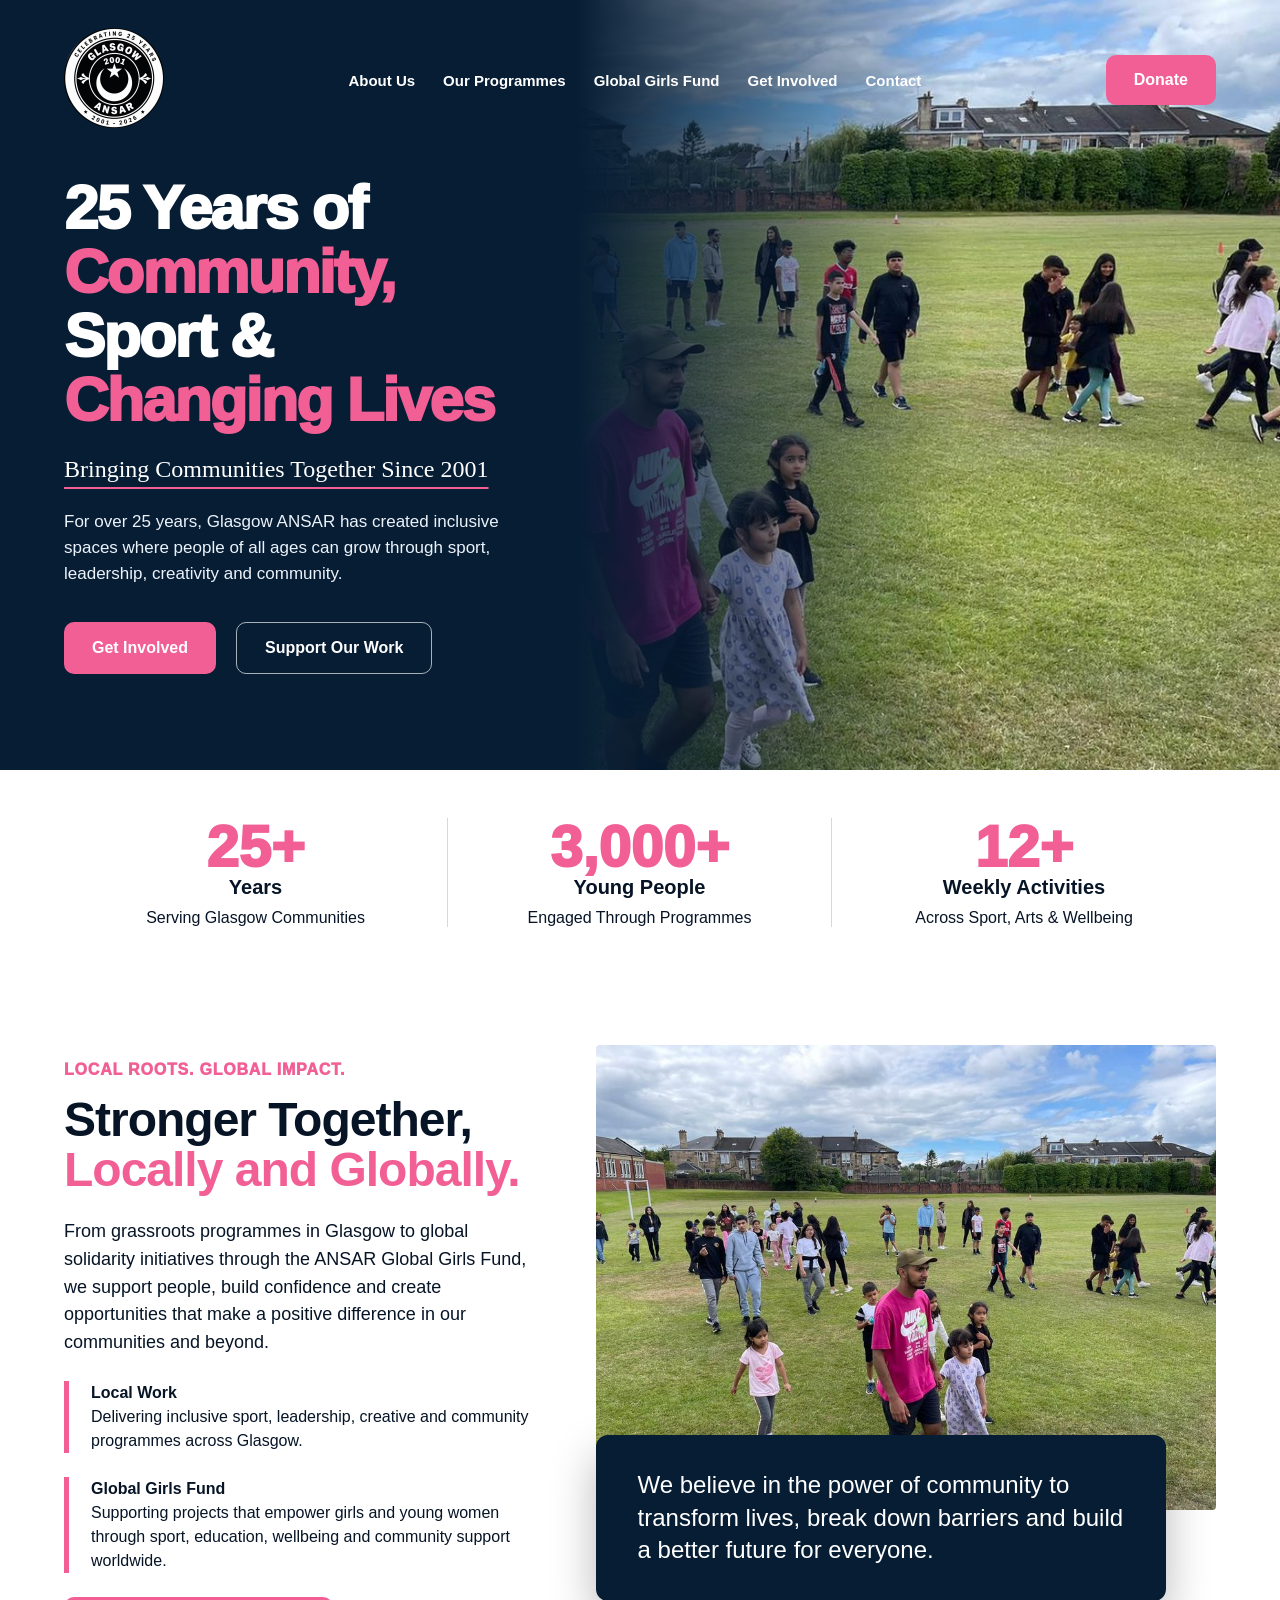
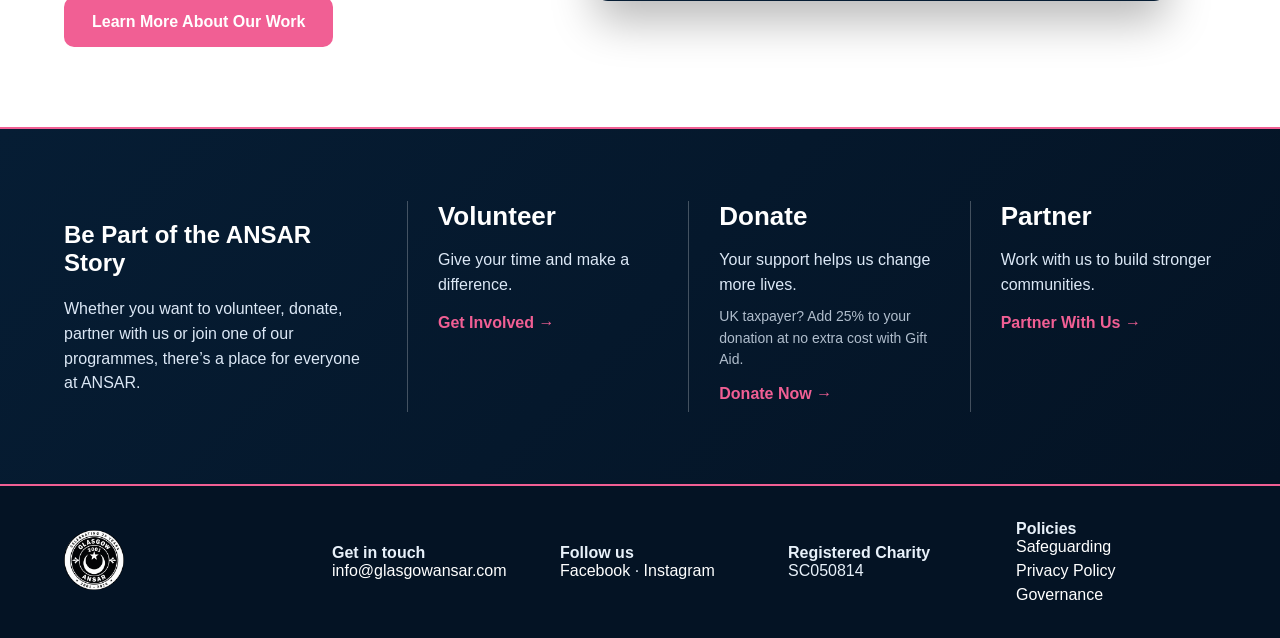
==== commit 9784173a: "Additional Policy pages added Additional Policy pages added for organisation review" ====
--- a/index.html
+++ b/index.html
@@ -5,7 +5,21 @@
   <meta name="viewport" content="width=device-width, initial-scale=1" />
   <title>Glasgow ANSAR</title>
   <meta name="description" content="Glasgow ANSAR – bringing communities together since 2001 through sport, leadership, creativity and community." />
-  <link rel="stylesheet" href="styles2.css" />
+  <link rel="canonical" href="https://www.glasgowansar.com/index.html" />
+
+  <link rel="icon" href="favicon.ico" sizes="any">
+  <link rel="icon" type="image/png" sizes="32x32" href="favicon-32x32.png">
+  <link rel="icon" type="image/png" sizes="16x16" href="favicon-16x16.png">
+  <link rel="apple-touch-icon" href="apple-touch-icon.png">
+
+  <meta property="og:type" content="website" />
+  <meta property="og:title" content="Glasgow ANSAR" />
+  <meta property="og:description" content="Bringing communities together since 2001 through sport, leadership, creativity and community." />
+  <meta property="og:image" content="https://www.glasgowansar.com/assets/home_hero.jpg" />
+  <meta property="og:url" content="https://www.glasgowansar.com/index.html" />
+  <meta name="twitter:card" content="summary_large_image" />
+
+  <link rel="stylesheet" href="styles2.css?v=2" />
 </head>
 
 <body>
@@ -83,7 +97,7 @@
       </div>
 
       <div class="split-media">
-        <img src="assets/home1.jpg" alt="ANSAR community group" />
+        <img loading="lazy" src="assets/home1.jpg" alt="ANSAR community group" />
         <blockquote>
           We believe in the power of community to transform lives, break down barriers and build a better future for everyone.
         </blockquote>
@@ -107,6 +121,7 @@
       <article>
         <h3>Donate</h3>
         <p>Your support helps us change more lives.</p>
+        <p style="font-size:14px; opacity:.8; margin-top:-8px;">UK taxpayer? Add 25% to your donation at no extra cost with Gift Aid.</p>
         <a href="https://www.launchgood.com/v4/campaign/support_glasgow_ansar__building_stronger_communities_through_sport__arts?src=internal_search_discover_glasgow%20ansar">Donate Now →</a>
       </article>
 
@@ -138,8 +153,17 @@
       <strong>Registered Charity</strong><br />
       SC050814
     </div>
+
+    <div>
+      <strong>Policies</strong>
+      <ul>
+        <li><a href="safeguarding.html">Safeguarding</a></li>
+        <li><a href="privacy.html">Privacy Policy</a></li>
+        <li><a href="governance.html">Governance</a></li>
+      </ul>
+    </div>
   </footer>
 
-  <script src="assets/main.js" defer></script>
+  <script src="assets/main.js?v=1" defer></script>
 </body>
 </html>
--- a/styles2.css
+++ b/styles2.css
@@ -121,6 +121,7 @@
 
 .hero-contact{
   grid-template-columns:1fr 1fr;
+  min-height:auto;
   padding-top:180px;
   padding-bottom:120px;
 }
@@ -263,12 +264,62 @@
 
 
 /* ---------------------------------------------------
+   POLICY / CONTENT PAGES (Privacy, Safeguarding, Governance)
+--------------------------------------------------- */
+
+.policy-content{
+  max-width:820px;
+  margin:0 auto;
+  padding:70px 5vw 90px;
+  background:#fff;
+  color:var(--ink);
+}
+
+.policy-content h2{
+  font-size:clamp(22px, 3.2vw, 32px);
+  line-height:1.2;
+  margin:44px 0 16px;
+  letter-spacing:-.5px;
+}
+
+.policy-content h2:first-of-type{margin-top:0}
+
+.policy-content p,
+.policy-content li{
+  font-size:17px;
+  line-height:1.65;
+}
+
+.policy-content ul{padding-left:22px}
+.policy-content a{color:var(--pink);font-weight:700}
+
+.policy-content .draft-notice{
+  background:#fff4e5;
+  border:1px solid #f5c56b;
+  border-radius:12px;
+  padding:20px 24px;
+  color:#6b4a00;
+  margin-bottom:10px;
+  font-size:15px;
+  line-height:1.55;
+}
+
+.policy-content .meta-note{
+  font-size:14px;
+  color:#5a6b7a;
+  margin-top:60px;
+  border-top:1px solid #e2e8ef;
+  padding-top:20px;
+}
+
+
+/* ---------------------------------------------------
    FOOTER
 --------------------------------------------------- */
 
 .footer{
   display:grid;
-  grid-template-columns:1.4fr 1fr 1fr 1fr;
+  grid-template-columns:1.2fr 1fr 1fr 1fr 1fr;
   gap:28px;
   align-items:center;
   background:#041324;
@@ -278,6 +329,9 @@
 
 .footer img{width:220px}
 .footer a{color:#fff}
+.footer ul{list-style:none;margin:0;padding:0}
+.footer li{margin-top:6px}
+.footer li:first-child{margin-top:0}
 
 
 /* ---------------------------------------------------
